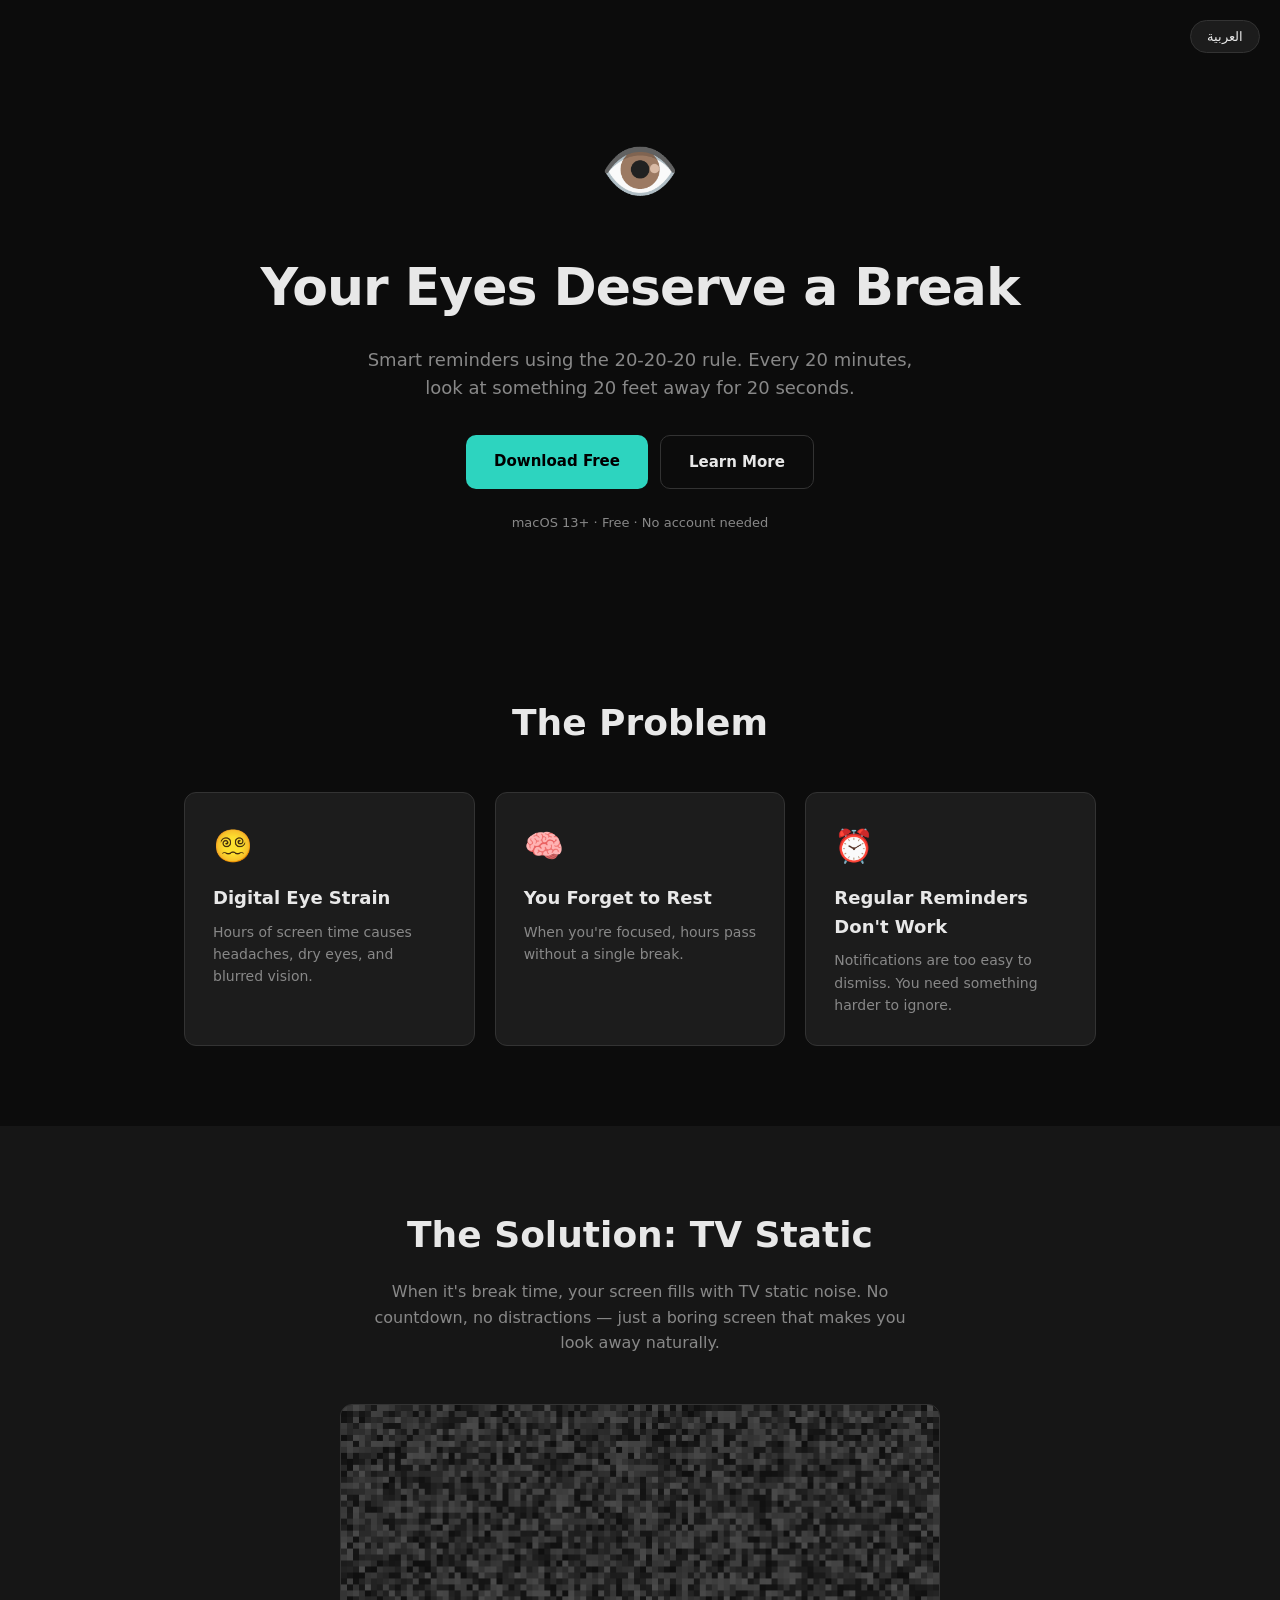
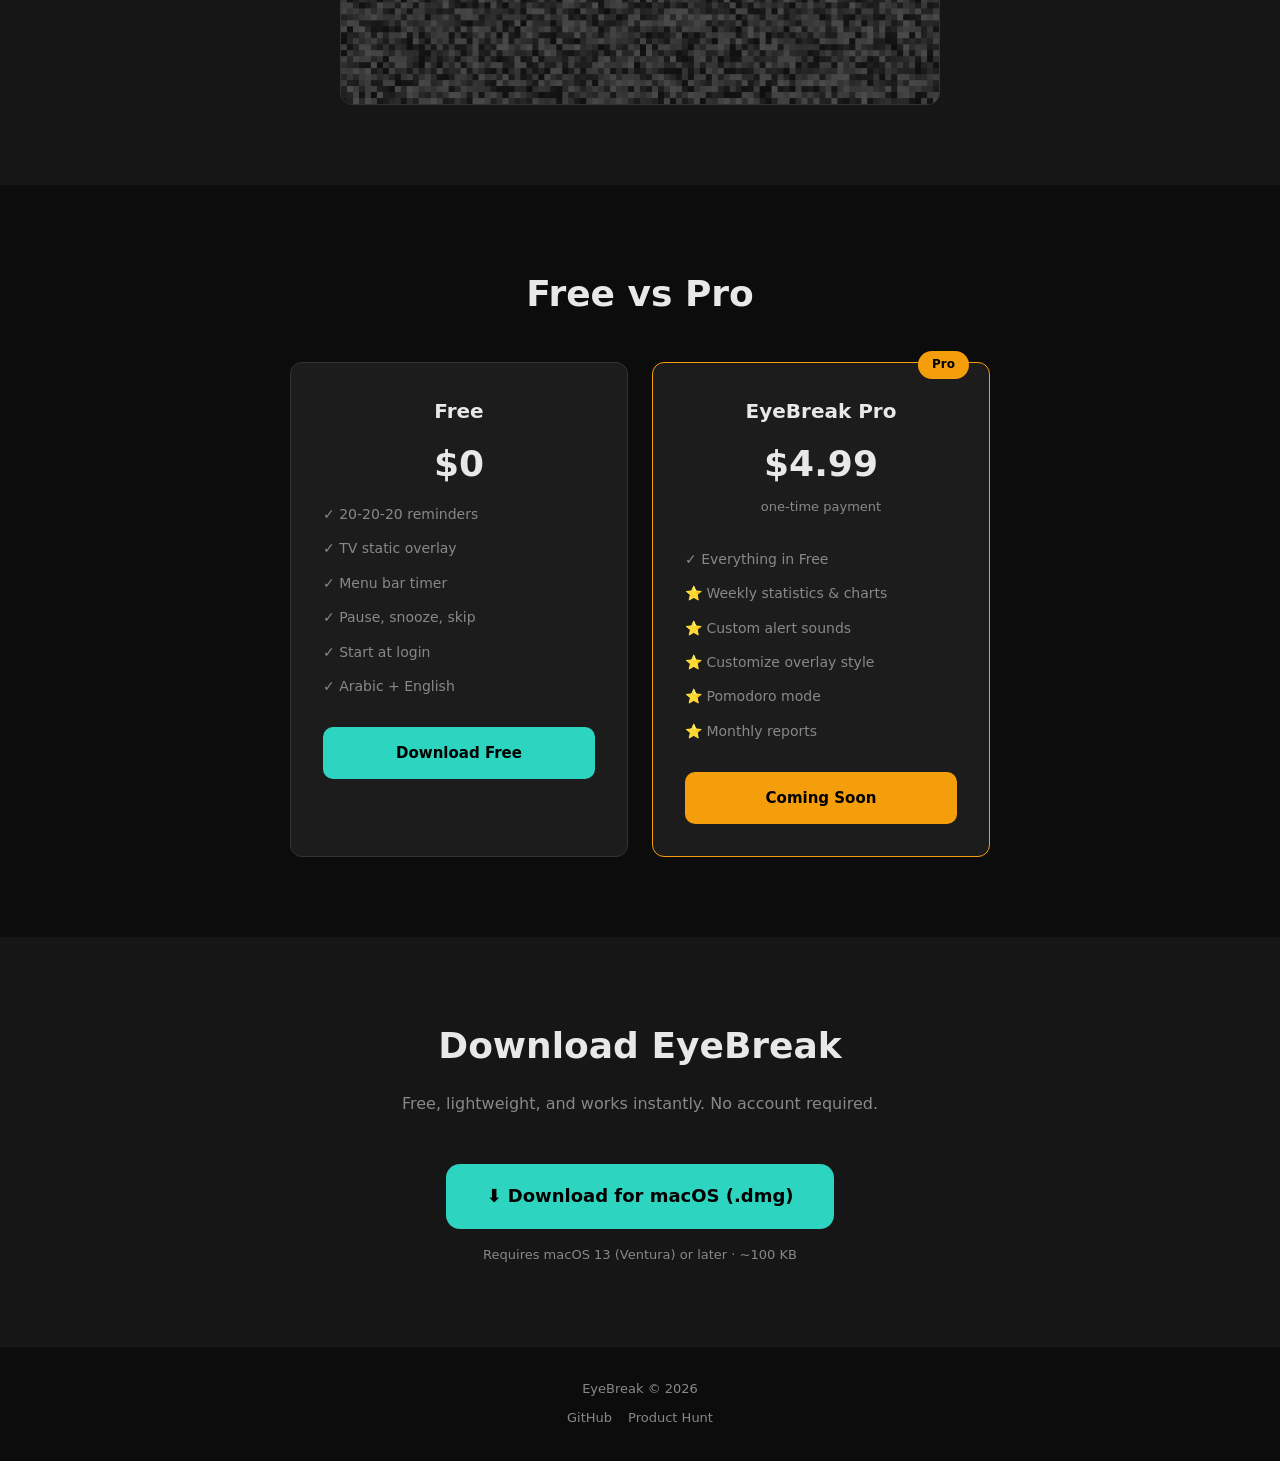
==== docs/index.html @ 9ab74b3e "Update README links to documentation; remove outdated website files including DESIGN-SPEC, index.htm" ====
<!DOCTYPE html>
<html lang="en" dir="ltr">
<head>
    <meta charset="UTF-8">
    <meta name="viewport" content="width=device-width, initial-scale=1.0">
    <title>EyeBreak — Smart Eye Break Reminders for Mac</title>
    <meta name="description" content="Protect your eyes with smart break reminders using the 20-20-20 rule. Free macOS menu bar app.">
    <meta property="og:title" content="EyeBreak — Your Eyes Deserve a Break">
    <meta property="og:description" content="Smart eye break reminders using the 20-20-20 rule. Free for macOS.">
    <meta property="og:type" content="website">
    <link rel="stylesheet" href="style.css">
</head>
<body>
    <!-- Language Toggle -->
    <button class="lang-toggle" onclick="toggleLang()" aria-label="Switch language">
        <span data-en>العربية</span>
        <span data-ar hidden>English</span>
    </button>

    <!-- Hero -->
    <section class="hero">
        <div class="container">
            <div class="hero-icon">👁️</div>
            <h1>
                <span data-en>Your Eyes Deserve a Break</span>
                <span data-ar hidden>عيونك تستاهل راحة</span>
            </h1>
            <p class="hero-sub">
                <span data-en>Smart reminders using the 20-20-20 rule. Every 20 minutes, look at something 20 feet away for 20 seconds.</span>
                <span data-ar hidden>تذكيرات ذكية بقاعدة 20-20-20. كل 20 دقيقة، انظر لشيء يبعد 6 أمتار لمدة 20 ثانية.</span>
            </p>
            <div class="hero-buttons">
                <a href="#download" class="btn btn-primary">
                    <span data-en>Download Free</span>
                    <span data-ar hidden>تحميل مجاني</span>
                </a>
                <a href="#features" class="btn btn-secondary">
                    <span data-en>Learn More</span>
                    <span data-ar hidden>اعرف أكثر</span>
                </a>
            </div>
            <p class="hero-meta">
                <span data-en>macOS 13+ &middot; Free &middot; No account needed</span>
                <span data-ar hidden>macOS 13+ &middot; مجاني &middot; بدون حساب</span>
            </p>
        </div>
    </section>

    <!-- Problem -->
    <section class="section" id="problem">
        <div class="container">
            <h2>
                <span data-en>The Problem</span>
                <span data-ar hidden>المشكلة</span>
            </h2>
            <div class="cards">
                <div class="card">
                    <div class="card-icon">😵‍💫</div>
                    <h3>
                        <span data-en>Digital Eye Strain</span>
                        <span data-ar hidden>إجهاد العيون الرقمي</span>
                    </h3>
                    <p>
                        <span data-en>Hours of screen time causes headaches, dry eyes, and blurred vision.</span>
                        <span data-ar hidden>ساعات أمام الشاشة تسبب صداع وجفاف وتشويش بالنظر.</span>
                    </p>
                </div>
                <div class="card">
                    <div class="card-icon">🧠</div>
                    <h3>
                        <span data-en>You Forget to Rest</span>
                        <span data-ar hidden>تنسى تأخذ استراحة</span>
                    </h3>
                    <p>
                        <span data-en>When you're focused, hours pass without a single break.</span>
                        <span data-ar hidden>لما تركّز، تمر ساعات بدون ما تاخذ استراحة وحدة.</span>
                    </p>
                </div>
                <div class="card">
                    <div class="card-icon">⏰</div>
                    <h3>
                        <span data-en>Regular Reminders Don't Work</span>
                        <span data-ar hidden>التذكيرات العادية ما تنفع</span>
                    </h3>
                    <p>
                        <span data-en>Notifications are too easy to dismiss. You need something harder to ignore.</span>
                        <span data-ar hidden>الإشعارات سهل تتجاهلها. تحتاج شي أصعب تتجاوزه.</span>
                    </p>
                </div>
            </div>
        </div>
    </section>

    <!-- Solution -->
    <section class="section section-dark" id="solution">
        <div class="container">
            <h2>
                <span data-en>The Solution: TV Static</span>
                <span data-ar hidden>الحل: شاشة تلفزيون خربان</span>
            </h2>
            <p class="section-sub">
                <span data-en>When it's break time, your screen fills with TV static noise. No countdown, no distractions — just a boring screen that makes you look away naturally.</span>
                <span data-ar hidden>لما يجي وقت الاستراحة، شاشتك تتحول لتشويش تلفزيون قديم. بدون عداد، بدون إلهاء — بس شاشة مملة تخليك تنظر بعيد تلقائياً.</span>
            </p>
            <div class="static-demo">
                <canvas id="staticCanvas" width="600" height="300"></canvas>
            </div>
        </div>
    </section>

    <!-- Features -->
    <section class="section" id="features">
        <div class="container">
            <h2>
                <span data-en>Free vs Pro</span>
                <span data-ar hidden>المجاني vs Pro</span>
            </h2>
            <div class="pricing">
                <div class="price-card">
                    <div class="price-header">
                        <h3>Free</h3>
                        <div class="price">$0</div>
                    </div>
                    <ul>
                        <li>✓ <span data-en>20-20-20 reminders</span><span data-ar hidden>تذكيرات 20-20-20</span></li>
                        <li>✓ <span data-en>TV static overlay</span><span data-ar hidden>شاشة التشويش</span></li>
                        <li>✓ <span data-en>Menu bar timer</span><span data-ar hidden>مؤقت في شريط القوائم</span></li>
                        <li>✓ <span data-en>Pause, snooze, skip</span><span data-ar hidden>إيقاف، تأجيل، تخطي</span></li>
                        <li>✓ <span data-en>Start at login</span><span data-ar hidden>تشغيل مع النظام</span></li>
                        <li>✓ <span data-en>Arabic + English</span><span data-ar hidden>عربي + إنجليزي</span></li>
                    </ul>
                    <a href="#download" class="btn btn-primary">
                        <span data-en>Download Free</span>
                        <span data-ar hidden>تحميل مجاني</span>
                    </a>
                </div>
                <div class="price-card price-pro">
                    <div class="price-badge">Pro</div>
                    <div class="price-header">
                        <h3>EyeBreak Pro</h3>
                        <div class="price">$4.99</div>
                        <div class="price-note">
                            <span data-en>one-time payment</span>
                            <span data-ar hidden>دفعة واحدة</span>
                        </div>
                    </div>
                    <ul>
                        <li>✓ <span data-en>Everything in Free</span><span data-ar hidden>كل ميزات المجاني</span></li>
                        <li>⭐ <span data-en>Weekly statistics & charts</span><span data-ar hidden>إحصائيات ورسوم بيانية أسبوعية</span></li>
                        <li>⭐ <span data-en>Custom alert sounds</span><span data-ar hidden>أصوات تنبيه مخصصة</span></li>
                        <li>⭐ <span data-en>Customize overlay style</span><span data-ar hidden>تخصيص شكل الشاشة</span></li>
                        <li>⭐ <span data-en>Pomodoro mode</span><span data-ar hidden>وضع بومودورو</span></li>
                        <li>⭐ <span data-en>Monthly reports</span><span data-ar hidden>تقارير شهرية</span></li>
                    </ul>
                    <a href="#download" class="btn btn-pro">
                        <span data-en>Coming Soon</span>
                        <span data-ar hidden>قريباً</span>
                    </a>
                </div>
            </div>
        </div>
    </section>

    <!-- Download -->
    <section class="section section-dark" id="download">
        <div class="container center">
            <h2>
                <span data-en>Download EyeBreak</span>
                <span data-ar hidden>حمّل EyeBreak</span>
            </h2>
            <p class="section-sub">
                <span data-en>Free, lightweight, and works instantly. No account required.</span>
                <span data-ar hidden>مجاني، خفيف، ويشتغل فوراً. بدون حساب.</span>
            </p>
            <a href="assets/EyeBreak-1.0.dmg" download class="btn btn-download">
                <span data-en>⬇ Download for macOS (.dmg)</span>
                <span data-ar hidden>⬇ تحميل لـ macOS (.dmg)</span>
            </a>
            <p class="download-meta">
                <span data-en>Requires macOS 13 (Ventura) or later &middot; ~100 KB</span>
                <span data-ar hidden>يتطلب macOS 13 (Ventura) أو أحدث &middot; ~100 كيلوبايت</span>
            </p>
        </div>
    </section>

    <!-- Footer -->
    <footer>
        <div class="container">
            <p>EyeBreak &copy; 2026</p>
            <div class="footer-links">
                <a href="https://github.com/MayadahAA/EyeBreak">GitHub</a>
                <a href="https://producthunt.com">Product Hunt</a>
            </div>
        </div>
    </footer>

    <script src="script.js"></script>
</body>
</html>
---- docs/style.css ----
:root {
    --bg: #0c0c0c;
    --bg-card: #1c1c1c;
    --bg-section: #161616;
    --text: #e8e8e8;
    --text-secondary: #888;
    --accent: #2dd4bf;
    --accent-hover: #14b8a6;
    --pro: #f59e0b;
    --radius: 12px;
    --font: -apple-system, BlinkMacSystemFont, 'SF Pro', 'Segoe UI', system-ui, sans-serif;
}

* { margin: 0; padding: 0; box-sizing: border-box; }

html { scroll-behavior: smooth; }

body {
    font-family: var(--font);
    background: var(--bg);
    color: var(--text);
    line-height: 1.6;
}

.container {
    max-width: 960px;
    margin: 0 auto;
    padding: 0 24px;
}

/* Language Toggle */
.lang-toggle {
    position: fixed;
    top: 20px;
    right: 20px;
    z-index: 100;
    background: var(--bg-card);
    border: 1px solid #333;
    color: var(--text);
    padding: 8px 16px;
    border-radius: 20px;
    cursor: pointer;
    font-size: 13px;
    transition: border-color 0.2s;
}
.lang-toggle:hover { border-color: var(--accent); }

/* Hero */
.hero {
    text-align: center;
    padding: 120px 24px 80px;
}
.hero-icon { font-size: 64px; margin-bottom: 24px; }
.hero h1 {
    font-size: clamp(32px, 5vw, 52px);
    font-weight: 700;
    letter-spacing: -1px;
    margin-bottom: 16px;
}
.hero-sub {
    font-size: 18px;
    color: var(--text-secondary);
    max-width: 560px;
    margin: 0 auto 32px;
}
.hero-buttons { display: flex; gap: 12px; justify-content: center; flex-wrap: wrap; }
.hero-meta {
    margin-top: 24px;
    font-size: 13px;
    color: var(--text-secondary);
}

/* Buttons */
.btn {
    display: inline-block;
    padding: 14px 28px;
    border-radius: 10px;
    text-decoration: none;
    font-weight: 600;
    font-size: 15px;
    transition: transform 0.15s, box-shadow 0.15s;
}
.btn:hover { transform: translateY(-1px); }

.btn-primary {
    background: var(--accent);
    color: #000;
}
.btn-primary:hover { background: var(--accent-hover); }

.btn-secondary {
    background: transparent;
    color: var(--text);
    border: 1px solid #333;
}
.btn-secondary:hover { border-color: var(--accent); }

.btn-download {
    background: var(--accent);
    color: #000;
    font-size: 18px;
    padding: 18px 40px;
    border-radius: 14px;
}

.btn-pro {
    background: var(--pro);
    color: #000;
}

/* Sections */
.section {
    padding: 80px 24px;
}
.section-dark {
    background: var(--bg-section);
}
.section h2 {
    font-size: clamp(24px, 4vw, 36px);
    text-align: center;
    margin-bottom: 16px;
    font-weight: 700;
}
.section-sub {
    text-align: center;
    color: var(--text-secondary);
    max-width: 560px;
    margin: 0 auto 48px;
    font-size: 16px;
}
.center { text-align: center; }

/* Cards */
.cards {
    display: grid;
    grid-template-columns: repeat(auto-fit, minmax(250px, 1fr));
    gap: 20px;
    margin-top: 40px;
}
.card {
    background: var(--bg-card);
    border: 1px solid #333;
    border-radius: var(--radius);
    padding: 28px;
}
.card-icon { font-size: 32px; margin-bottom: 12px; }
.card h3 { font-size: 18px; margin-bottom: 8px; }
.card p { color: var(--text-secondary); font-size: 14px; }

/* Static Demo */
.static-demo {
    margin: 40px auto 0;
    max-width: 600px;
    border-radius: var(--radius);
    overflow: hidden;
    border: 1px solid #333;
}
.static-demo canvas {
    width: 100%;
    height: auto;
    display: block;
}

/* Pricing */
.pricing {
    display: grid;
    grid-template-columns: repeat(auto-fit, minmax(280px, 1fr));
    gap: 24px;
    margin-top: 40px;
    max-width: 700px;
    margin-left: auto;
    margin-right: auto;
}
.price-card {
    background: var(--bg-card);
    border: 1px solid #333;
    border-radius: var(--radius);
    padding: 32px;
    position: relative;
    text-align: center;
}
.price-pro { border-color: var(--pro); }
.price-badge {
    position: absolute;
    top: -12px;
    right: 20px;
    background: var(--pro);
    color: #000;
    padding: 4px 14px;
    border-radius: 20px;
    font-size: 12px;
    font-weight: 700;
}
.price-header h3 { font-size: 20px; margin-bottom: 8px; }
.price {
    font-size: 36px;
    font-weight: 700;
    margin-bottom: 4px;
}
.price-note {
    font-size: 13px;
    color: var(--text-secondary);
    margin-bottom: 24px;
}
.price-card ul {
    list-style: none;
    text-align: left;
    margin-bottom: 24px;
}
.price-card li {
    padding: 6px 0;
    font-size: 14px;
    color: var(--text-secondary);
}
.price-card .btn { width: 100%; text-align: center; }

/* Download */
.download-meta {
    margin-top: 16px;
    font-size: 13px;
    color: var(--text-secondary);
}

/* Footer */
footer {
    padding: 32px 24px;
    border-top: 1px solid #1a1a1a;
    text-align: center;
    font-size: 13px;
    color: var(--text-secondary);
}
.footer-links {
    margin-top: 8px;
    display: flex;
    gap: 16px;
    justify-content: center;
}
.footer-links a {
    color: var(--text-secondary);
    text-decoration: none;
}
.footer-links a:hover { color: var(--accent); }

/* RTL */
[dir="rtl"] .price-card ul { text-align: right; }
[dir="rtl"] .lang-toggle { right: auto; left: 20px; }

/* Responsive */
@media (max-width: 600px) {
    .hero { padding: 80px 16px 60px; }
    .section { padding: 60px 16px; }
    .hero-buttons { flex-direction: column; align-items: center; }
    .btn-download { font-size: 16px; padding: 16px 32px; }
}
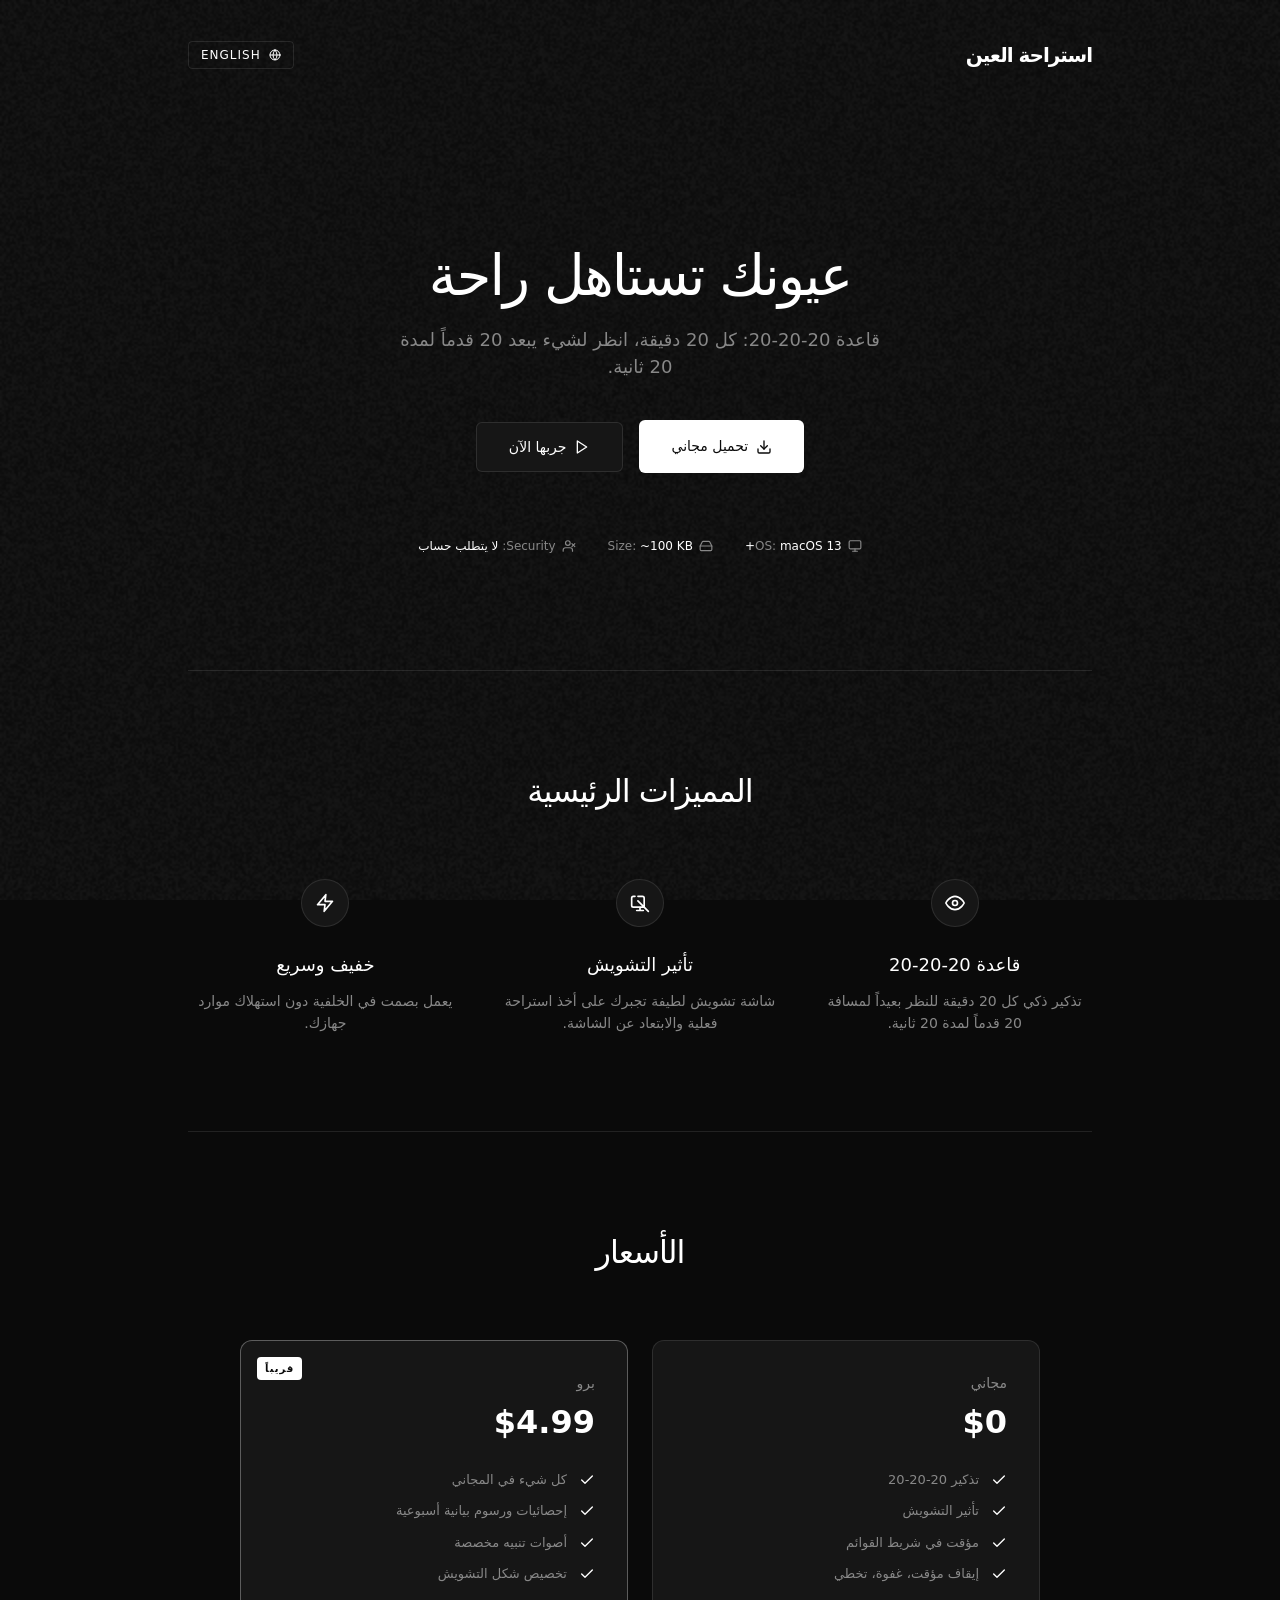
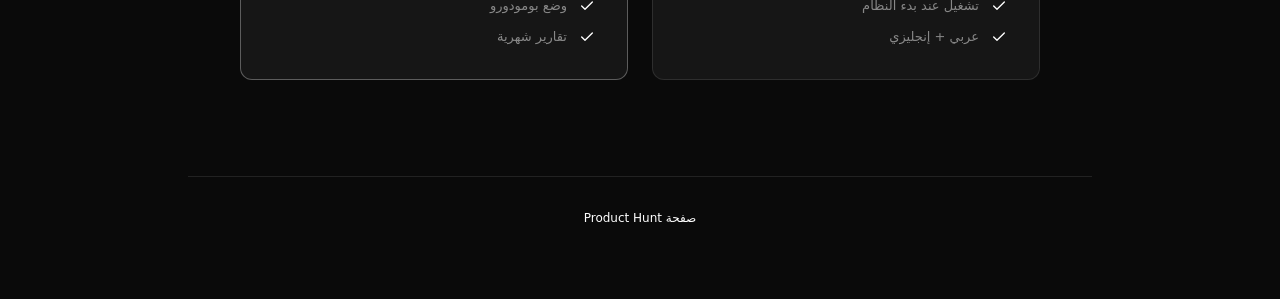
==== commit a0cb1788: "Revamp website for Arabic localization; update HTML structure, enhance JavaScript for language toggl" ====
--- a/docs/index.html
+++ b/docs/index.html
@@ -1,199 +1,106 @@
 <!DOCTYPE html>
-<html lang="en" dir="ltr">
+<html lang="ar" dir="rtl">
 <head>
-    <meta charset="UTF-8">
-    <meta name="viewport" content="width=device-width, initial-scale=1.0">
-    <title>EyeBreak — Smart Eye Break Reminders for Mac</title>
-    <meta name="description" content="Protect your eyes with smart break reminders using the 20-20-20 rule. Free macOS menu bar app.">
-    <meta property="og:title" content="EyeBreak — Your Eyes Deserve a Break">
-    <meta property="og:description" content="Smart eye break reminders using the 20-20-20 rule. Free for macOS.">
-    <meta property="og:type" content="website">
-    <link rel="stylesheet" href="style.css">
+  <meta charset="UTF-8">
+  <meta name="viewport" content="width=device-width, initial-scale=1.0">
+  <title>EyeBreak — Your Eyes Deserve a Break</title>
+  <meta name="description" content="Smart 20-20-20 reminders for macOS. Protect your eyes.">
+  <meta property="og:title" content="EyeBreak — Your Eyes Deserve a Break">
+  <meta property="og:description" content="Smart 20-20-20 reminders for macOS.">
+  <link rel="stylesheet" href="style.css">
 </head>
 <body>
-    <!-- Language Toggle -->
-    <button class="lang-toggle" onclick="toggleLang()" aria-label="Switch language">
-        <span data-en>العربية</span>
-        <span data-ar hidden>English</span>
-    </button>
+  <canvas id="tv-static"></canvas>
 
-    <!-- Hero -->
+  <div class="wrapper">
+    <header class="header">
+      <div class="logo" data-i18n="appName">استراحة العين</div>
+      <button id="lang-toggle" class="lang-btn" aria-label="Switch language">
+        <svg class="icon" viewBox="0 0 24 24" fill="none" stroke="currentColor" stroke-width="2" stroke-linecap="round" stroke-linejoin="round"><circle cx="12" cy="12" r="10"/><path d="M2 12h20M12 2a15.3 15.3 0 0 1 4 10 15.3 15.3 0 0 1-4 10 15.3 15.3 0 0 1-4-10 15.3 15.3 0 0 1 4-10z"/></svg>
+        <span id="lang-label">English</span>
+      </button>
+    </header>
+
     <section class="hero">
-        <div class="container">
-            <div class="hero-icon">👁️</div>
-            <h1>
-                <span data-en>Your Eyes Deserve a Break</span>
-                <span data-ar hidden>عيونك تستاهل راحة</span>
-            </h1>
-            <p class="hero-sub">
-                <span data-en>Smart reminders using the 20-20-20 rule. Every 20 minutes, look at something 20 feet away for 20 seconds.</span>
-                <span data-ar hidden>تذكيرات ذكية بقاعدة 20-20-20. كل 20 دقيقة، انظر لشيء يبعد 6 أمتار لمدة 20 ثانية.</span>
-            </p>
-            <div class="hero-buttons">
-                <a href="#download" class="btn btn-primary">
-                    <span data-en>Download Free</span>
-                    <span data-ar hidden>تحميل مجاني</span>
-                </a>
-                <a href="#features" class="btn btn-secondary">
-                    <span data-en>Learn More</span>
-                    <span data-ar hidden>اعرف أكثر</span>
-                </a>
-            </div>
-            <p class="hero-meta">
-                <span data-en>macOS 13+ &middot; Free &middot; No account needed</span>
-                <span data-ar hidden>macOS 13+ &middot; مجاني &middot; بدون حساب</span>
-            </p>
+      <h1 data-i18n="headline">عيونك تستاهل راحة</h1>
+      <p class="subhead" data-i18n="subhead">قاعدة 20-20-20: كل 20 دقيقة، انظر لشيء يبعد 20 قدماً لمدة 20 ثانية.</p>
+
+      <div class="cta-row">
+        <a href="assets/EyeBreak-1.0.dmg" download class="btn btn-primary">
+          <svg class="icon" viewBox="0 0 24 24" fill="none" stroke="currentColor" stroke-width="2" stroke-linecap="round" stroke-linejoin="round"><path d="M21 15v4a2 2 0 0 1-2 2H5a2 2 0 0 1-2-2v-4"/><polyline points="7 10 12 15 17 10"/><line x1="12" y1="15" x2="12" y2="3"/></svg>
+          <span data-i18n="download">تحميل مجاني</span>
+        </a>
+        <button id="try-now-btn" class="btn btn-secondary">
+          <svg class="icon" viewBox="0 0 24 24" fill="none" stroke="currentColor" stroke-width="2" stroke-linecap="round" stroke-linejoin="round"><polygon points="5 3 19 12 5 21 5 3"/></svg>
+          <span data-i18n="tryIt">جربها الآن</span>
+        </button>
+      </div>
+
+      <div class="platform-info">
+        <div class="info-item">
+          <svg class="icon" viewBox="0 0 24 24" fill="none" stroke="currentColor" stroke-width="2" stroke-linecap="round" stroke-linejoin="round"><rect x="2" y="3" width="20" height="14" rx="2"/><line x1="8" y1="21" x2="16" y2="21"/><line x1="12" y1="17" x2="12" y2="21"/></svg>
+          <span>OS: <b data-i18n="platformMac">macOS 13+</b></span>
         </div>
+        <div class="info-item">
+          <svg class="icon" viewBox="0 0 24 24" fill="none" stroke="currentColor" stroke-width="2" stroke-linecap="round" stroke-linejoin="round"><line x1="22" y1="12" x2="2" y2="12"/><path d="M5.45 5.11 2 12v6a2 2 0 0 0 2 2h16a2 2 0 0 0 2-2v-6l-3.45-6.89A2 2 0 0 0 16.76 4H7.24a2 2 0 0 0-1.79 1.11z"/></svg>
+          <span>Size: <b data-i18n="platformSize">~100 KB</b></span>
+        </div>
+        <div class="info-item">
+          <svg class="icon" viewBox="0 0 24 24" fill="none" stroke="currentColor" stroke-width="2" stroke-linecap="round" stroke-linejoin="round"><path d="M18 21v-2a4 4 0 0 0-4-4H6a4 4 0 0 0-4 4v2"/><circle cx="10" cy="7" r="4"/><line x1="17" y1="8" x2="22" y2="13"/><line x1="22" y1="8" x2="17" y2="13"/></svg>
+          <span>Security: <b data-i18n="platformAccount">لا يتطلب حساب</b></span>
+        </div>
+      </div>
     </section>
 
-    <!-- Problem -->
-    <section class="section" id="problem">
-        <div class="container">
-            <h2>
-                <span data-en>The Problem</span>
-                <span data-ar hidden>المشكلة</span>
-            </h2>
-            <div class="cards">
-                <div class="card">
-                    <div class="card-icon">😵‍💫</div>
-                    <h3>
-                        <span data-en>Digital Eye Strain</span>
-                        <span data-ar hidden>إجهاد العيون الرقمي</span>
-                    </h3>
-                    <p>
-                        <span data-en>Hours of screen time causes headaches, dry eyes, and blurred vision.</span>
-                        <span data-ar hidden>ساعات أمام الشاشة تسبب صداع وجفاف وتشويش بالنظر.</span>
-                    </p>
-                </div>
-                <div class="card">
-                    <div class="card-icon">🧠</div>
-                    <h3>
-                        <span data-en>You Forget to Rest</span>
-                        <span data-ar hidden>تنسى تأخذ استراحة</span>
-                    </h3>
-                    <p>
-                        <span data-en>When you're focused, hours pass without a single break.</span>
-                        <span data-ar hidden>لما تركّز، تمر ساعات بدون ما تاخذ استراحة وحدة.</span>
-                    </p>
-                </div>
-                <div class="card">
-                    <div class="card-icon">⏰</div>
-                    <h3>
-                        <span data-en>Regular Reminders Don't Work</span>
-                        <span data-ar hidden>التذكيرات العادية ما تنفع</span>
-                    </h3>
-                    <p>
-                        <span data-en>Notifications are too easy to dismiss. You need something harder to ignore.</span>
-                        <span data-ar hidden>الإشعارات سهل تتجاهلها. تحتاج شي أصعب تتجاوزه.</span>
-                    </p>
-                </div>
-            </div>
+    <section class="features">
+      <h2 data-i18n="featuresTitle">المميزات الرئيسية</h2>
+      <div class="features-grid">
+        <div class="feature-card">
+          <div class="feature-icon">
+            <svg viewBox="0 0 24 24" fill="none" stroke="currentColor" stroke-width="2" stroke-linecap="round" stroke-linejoin="round"><path d="M1 12s4-8 11-8 11 8 11 8-4 8-11 8-11-8-11-8z"/><circle cx="12" cy="12" r="3"/></svg>
+          </div>
+          <h3 data-i18n="feature1Title">قاعدة 20-20-20</h3>
+          <p data-i18n="feature1Desc">تذكير ذكي كل 20 دقيقة للنظر بعيداً لمسافة 20 قدماً لمدة 20 ثانية.</p>
         </div>
+        <div class="feature-card">
+          <div class="feature-icon">
+            <svg viewBox="0 0 24 24" fill="none" stroke="currentColor" stroke-width="2" stroke-linecap="round" stroke-linejoin="round"><path d="M17 17H4a2 2 0 0 1-2-2V6a2 2 0 0 1 2-2h2M9.5 9.5 22 22M17 17V6a2 2 0 0 0-2-2H9.5M8 21h8M12 17v4"/></svg>
+          </div>
+          <h3 data-i18n="feature2Title">تأثير التشويش</h3>
+          <p data-i18n="feature2Desc">شاشة تشويش لطيفة تجبرك على أخذ استراحة فعلية والابتعاد عن الشاشة.</p>
+        </div>
+        <div class="feature-card">
+          <div class="feature-icon">
+            <svg viewBox="0 0 24 24" fill="none" stroke="currentColor" stroke-width="2" stroke-linecap="round" stroke-linejoin="round"><polygon points="13 2 3 14 12 14 11 22 21 10 12 10 13 2"/></svg>
+          </div>
+          <h3 data-i18n="feature3Title">خفيف وسريع</h3>
+          <p data-i18n="feature3Desc">يعمل بصمت في الخلفية دون استهلاك موارد جهازك.</p>
+        </div>
+      </div>
     </section>
 
-    <!-- Solution -->
-    <section class="section section-dark" id="solution">
-        <div class="container">
-            <h2>
-                <span data-en>The Solution: TV Static</span>
-                <span data-ar hidden>الحل: شاشة تلفزيون خربان</span>
-            </h2>
-            <p class="section-sub">
-                <span data-en>When it's break time, your screen fills with TV static noise. No countdown, no distractions — just a boring screen that makes you look away naturally.</span>
-                <span data-ar hidden>لما يجي وقت الاستراحة، شاشتك تتحول لتشويش تلفزيون قديم. بدون عداد، بدون إلهاء — بس شاشة مملة تخليك تنظر بعيد تلقائياً.</span>
-            </p>
-            <div class="static-demo">
-                <canvas id="staticCanvas" width="600" height="300"></canvas>
-            </div>
+    <section class="pricing">
+      <h2 data-i18n="pricing">الأسعار</h2>
+      <div class="pricing-grid">
+        <div class="price-card">
+          <h3 class="tier-label" data-i18n="free">مجاني</h3>
+          <div class="price" data-i18n="priceFree">$0</div>
+          <ul class="feature-list" id="features-free"></ul>
         </div>
+        <div class="price-card price-card-pro">
+          <div class="pro-badge" data-i18n="comingSoon">قريباً</div>
+          <h3 class="tier-label" data-i18n="pro">برو</h3>
+          <div class="price" data-i18n="pricePro">$4.99</div>
+          <ul class="feature-list" id="features-pro"></ul>
+        </div>
+      </div>
     </section>
 
-    <!-- Features -->
-    <section class="section" id="features">
-        <div class="container">
-            <h2>
-                <span data-en>Free vs Pro</span>
-                <span data-ar hidden>المجاني vs Pro</span>
-            </h2>
-            <div class="pricing">
-                <div class="price-card">
-                    <div class="price-header">
-                        <h3>Free</h3>
-                        <div class="price">$0</div>
-                    </div>
-                    <ul>
-                        <li>✓ <span data-en>20-20-20 reminders</span><span data-ar hidden>تذكيرات 20-20-20</span></li>
-                        <li>✓ <span data-en>TV static overlay</span><span data-ar hidden>شاشة التشويش</span></li>
-                        <li>✓ <span data-en>Menu bar timer</span><span data-ar hidden>مؤقت في شريط القوائم</span></li>
-                        <li>✓ <span data-en>Pause, snooze, skip</span><span data-ar hidden>إيقاف، تأجيل، تخطي</span></li>
-                        <li>✓ <span data-en>Start at login</span><span data-ar hidden>تشغيل مع النظام</span></li>
-                        <li>✓ <span data-en>Arabic + English</span><span data-ar hidden>عربي + إنجليزي</span></li>
-                    </ul>
-                    <a href="#download" class="btn btn-primary">
-                        <span data-en>Download Free</span>
-                        <span data-ar hidden>تحميل مجاني</span>
-                    </a>
-                </div>
-                <div class="price-card price-pro">
-                    <div class="price-badge">Pro</div>
-                    <div class="price-header">
-                        <h3>EyeBreak Pro</h3>
-                        <div class="price">$4.99</div>
-                        <div class="price-note">
-                            <span data-en>one-time payment</span>
-                            <span data-ar hidden>دفعة واحدة</span>
-                        </div>
-                    </div>
-                    <ul>
-                        <li>✓ <span data-en>Everything in Free</span><span data-ar hidden>كل ميزات المجاني</span></li>
-                        <li>⭐ <span data-en>Weekly statistics & charts</span><span data-ar hidden>إحصائيات ورسوم بيانية أسبوعية</span></li>
-                        <li>⭐ <span data-en>Custom alert sounds</span><span data-ar hidden>أصوات تنبيه مخصصة</span></li>
-                        <li>⭐ <span data-en>Customize overlay style</span><span data-ar hidden>تخصيص شكل الشاشة</span></li>
-                        <li>⭐ <span data-en>Pomodoro mode</span><span data-ar hidden>وضع بومودورو</span></li>
-                        <li>⭐ <span data-en>Monthly reports</span><span data-ar hidden>تقارير شهرية</span></li>
-                    </ul>
-                    <a href="#download" class="btn btn-pro">
-                        <span data-en>Coming Soon</span>
-                        <span data-ar hidden>قريباً</span>
-                    </a>
-                </div>
-            </div>
-        </div>
-    </section>
+    <footer class="footer">
+      <a href="https://producthunt.com" data-i18n="phLink">صفحة Product Hunt</a>
+    </footer>
+  </div>
 
-    <!-- Download -->
-    <section class="section section-dark" id="download">
-        <div class="container center">
-            <h2>
-                <span data-en>Download EyeBreak</span>
-                <span data-ar hidden>حمّل EyeBreak</span>
-            </h2>
-            <p class="section-sub">
-                <span data-en>Free, lightweight, and works instantly. No account required.</span>
-                <span data-ar hidden>مجاني، خفيف، ويشتغل فوراً. بدون حساب.</span>
-            </p>
-            <a href="assets/EyeBreak-1.0.dmg" download class="btn btn-download">
-                <span data-en>⬇ Download for macOS (.dmg)</span>
-                <span data-ar hidden>⬇ تحميل لـ macOS (.dmg)</span>
-            </a>
-            <p class="download-meta">
-                <span data-en>Requires macOS 13 (Ventura) or later &middot; ~100 KB</span>
-                <span data-ar hidden>يتطلب macOS 13 (Ventura) أو أحدث &middot; ~100 كيلوبايت</span>
-            </p>
-        </div>
-    </section>
-
-    <!-- Footer -->
-    <footer>
-        <div class="container">
-            <p>EyeBreak &copy; 2026</p>
-            <div class="footer-links">
-                <a href="https://github.com/MayadahAA/EyeBreak">GitHub</a>
-                <a href="https://producthunt.com">Product Hunt</a>
-            </div>
-        </div>
-    </footer>
-
-    <script src="script.js"></script>
+  <script src="script.js"></script>
 </body>
 </html>
--- a/docs/style.css
+++ b/docs/style.css
@@ -1,254 +1,332 @@
+* { margin: 0; padding: 0; box-sizing: border-box; }
+
 :root {
-    --bg: #0c0c0c;
-    --bg-card: #1c1c1c;
-    --bg-section: #161616;
-    --text: #e8e8e8;
-    --text-secondary: #888;
-    --accent: #2dd4bf;
-    --accent-hover: #14b8a6;
-    --pro: #f59e0b;
-    --radius: 12px;
-    --font: -apple-system, BlinkMacSystemFont, 'SF Pro', 'Segoe UI', system-ui, sans-serif;
-}
-
-* { margin: 0; padding: 0; box-sizing: border-box; }
+  --bg: #0a0a0a;
+  --card: #161616;
+  --border: rgba(255, 255, 255, 0.1);
+  --border-strong: rgba(255, 255, 255, 0.3);
+  --text: #ffffff;
+  --muted: #888888;
+  --font: -apple-system, BlinkMacSystemFont, 'SF Pro Display', 'Segoe UI', system-ui, sans-serif;
+}
 
 html { scroll-behavior: smooth; }
 
 body {
-    font-family: var(--font);
-    background: var(--bg);
-    color: var(--text);
-    line-height: 1.6;
-}
-
-.container {
-    max-width: 960px;
-    margin: 0 auto;
-    padding: 0 24px;
-}
-
-/* Language Toggle */
-.lang-toggle {
-    position: fixed;
-    top: 20px;
-    right: 20px;
-    z-index: 100;
-    background: var(--bg-card);
-    border: 1px solid #333;
-    color: var(--text);
-    padding: 8px 16px;
-    border-radius: 20px;
-    cursor: pointer;
-    font-size: 13px;
-    transition: border-color 0.2s;
-}
-.lang-toggle:hover { border-color: var(--accent); }
+  font-family: var(--font);
+  background: var(--bg);
+  color: var(--text);
+  line-height: 1.5;
+  min-height: 100vh;
+  overflow-x: hidden;
+  position: relative;
+}
+
+body::selection { background: rgba(255, 255, 255, 0.2); }
+
+/* TV Static Canvas */
+#tv-static {
+  position: fixed;
+  inset: 0;
+  width: 100%;
+  height: 100%;
+  pointer-events: none;
+  z-index: 0;
+  opacity: 0.05;
+  mix-blend-mode: screen;
+  transition: opacity 0.7s ease-in-out;
+}
+
+#tv-static.full {
+  z-index: 50;
+  opacity: 1;
+  mix-blend-mode: normal;
+}
+
+/* Wrapper */
+.wrapper {
+  position: relative;
+  z-index: 10;
+  display: flex;
+  flex-direction: column;
+  min-height: 100vh;
+  padding: 40px 60px;
+  max-width: 1024px;
+  margin: 0 auto;
+}
+
+/* Icons */
+.icon { width: 16px; height: 16px; flex-shrink: 0; }
+
+/* Header */
+.header {
+  display: flex;
+  justify-content: space-between;
+  align-items: center;
+  margin-bottom: 60px;
+}
+
+.logo {
+  font-size: 20px;
+  font-weight: 700;
+  letter-spacing: -1px;
+  text-transform: uppercase;
+}
+
+.lang-btn {
+  background: transparent;
+  border: 1px solid var(--border);
+  color: var(--text);
+  padding: 6px 12px;
+  border-radius: 4px;
+  font-size: 12px;
+  text-transform: uppercase;
+  letter-spacing: 1px;
+  cursor: pointer;
+  display: flex;
+  align-items: center;
+  gap: 8px;
+  font-family: inherit;
+  transition: background 0.2s;
+}
+.lang-btn:hover { background: rgba(255, 255, 255, 0.05); }
+.lang-btn .icon { width: 12px; height: 12px; }
 
 /* Hero */
 .hero {
-    text-align: center;
-    padding: 120px 24px 80px;
-}
-.hero-icon { font-size: 64px; margin-bottom: 24px; }
+  display: flex;
+  flex-direction: column;
+  align-items: center;
+  text-align: center;
+  padding: 80px 0;
+  min-height: 60vh;
+  justify-content: center;
+}
+
 .hero h1 {
-    font-size: clamp(32px, 5vw, 52px);
-    font-weight: 700;
-    letter-spacing: -1px;
-    margin-bottom: 16px;
-}
-.hero-sub {
-    font-size: 18px;
-    color: var(--text-secondary);
-    max-width: 560px;
-    margin: 0 auto 32px;
-}
-.hero-buttons { display: flex; gap: 12px; justify-content: center; flex-wrap: wrap; }
-.hero-meta {
-    margin-top: 24px;
-    font-size: 13px;
-    color: var(--text-secondary);
-}
-
-/* Buttons */
+  font-size: 56px;
+  line-height: 1.1;
+  font-weight: 500;
+  letter-spacing: -2px;
+  margin-bottom: 20px;
+  max-width: 800px;
+}
+
+.subhead {
+  color: var(--muted);
+  font-size: 18px;
+  line-height: 1.5;
+  margin-bottom: 40px;
+  max-width: 500px;
+}
+
+/* CTA Buttons */
+.cta-row {
+  display: flex;
+  flex-wrap: wrap;
+  gap: 16px;
+  justify-content: center;
+  align-items: center;
+}
+
 .btn {
-    display: inline-block;
-    padding: 14px 28px;
-    border-radius: 10px;
-    text-decoration: none;
-    font-weight: 600;
-    font-size: 15px;
-    transition: transform 0.15s, box-shadow 0.15s;
-}
-.btn:hover { transform: translateY(-1px); }
+  display: inline-flex;
+  align-items: center;
+  gap: 8px;
+  padding: 16px 32px;
+  border-radius: 6px;
+  font-size: 14px;
+  font-weight: 500;
+  font-family: inherit;
+  text-decoration: none;
+  cursor: pointer;
+  border: none;
+  transition: opacity 0.2s, background 0.2s;
+}
 
 .btn-primary {
-    background: var(--accent);
-    color: #000;
-}
-.btn-primary:hover { background: var(--accent-hover); }
+  background: var(--text);
+  color: var(--bg);
+}
+.btn-primary:hover { opacity: 0.9; }
 
 .btn-secondary {
-    background: transparent;
-    color: var(--text);
-    border: 1px solid #333;
-}
-.btn-secondary:hover { border-color: var(--accent); }
-
-.btn-download {
-    background: var(--accent);
-    color: #000;
-    font-size: 18px;
-    padding: 18px 40px;
-    border-radius: 14px;
-}
-
-.btn-pro {
-    background: var(--pro);
-    color: #000;
-}
-
-/* Sections */
-.section {
-    padding: 80px 24px;
-}
-.section-dark {
-    background: var(--bg-section);
-}
-.section h2 {
-    font-size: clamp(24px, 4vw, 36px);
-    text-align: center;
-    margin-bottom: 16px;
-    font-weight: 700;
-}
-.section-sub {
-    text-align: center;
-    color: var(--text-secondary);
-    max-width: 560px;
-    margin: 0 auto 48px;
-    font-size: 16px;
-}
-.center { text-align: center; }
-
-/* Cards */
-.cards {
-    display: grid;
-    grid-template-columns: repeat(auto-fit, minmax(250px, 1fr));
-    gap: 20px;
-    margin-top: 40px;
-}
-.card {
-    background: var(--bg-card);
-    border: 1px solid #333;
-    border-radius: var(--radius);
-    padding: 28px;
-}
-.card-icon { font-size: 32px; margin-bottom: 12px; }
-.card h3 { font-size: 18px; margin-bottom: 8px; }
-.card p { color: var(--text-secondary); font-size: 14px; }
-
-/* Static Demo */
-.static-demo {
-    margin: 40px auto 0;
-    max-width: 600px;
-    border-radius: var(--radius);
-    overflow: hidden;
-    border: 1px solid #333;
-}
-.static-demo canvas {
-    width: 100%;
-    height: auto;
-    display: block;
+  background: var(--card);
+  color: var(--text);
+  border: 1px solid var(--border);
+}
+.btn-secondary:hover { background: rgba(255, 255, 255, 0.05); }
+
+/* Platform Info */
+.platform-info {
+  margin-top: 64px;
+  display: flex;
+  flex-wrap: wrap;
+  justify-content: center;
+  gap: 32px;
+  font-size: 12px;
+  color: var(--muted);
+}
+.info-item {
+  display: flex;
+  align-items: center;
+  gap: 6px;
+}
+.info-item .icon { width: 14px; height: 14px; }
+.info-item b { color: var(--text); font-weight: 500; }
+
+/* Features Section */
+.features, .pricing {
+  padding: 96px 0;
+  border-top: 1px solid var(--border);
+}
+
+.features h2, .pricing h2 {
+  font-size: 32px;
+  font-weight: 500;
+  letter-spacing: -1px;
+  margin-bottom: 64px;
+  text-align: center;
+}
+
+.features-grid {
+  display: grid;
+  grid-template-columns: repeat(3, 1fr);
+  gap: 40px;
+}
+
+.feature-card {
+  display: flex;
+  flex-direction: column;
+  align-items: center;
+  text-align: center;
+}
+
+.feature-icon {
+  width: 48px;
+  height: 48px;
+  background: var(--card);
+  border: 1px solid var(--border);
+  border-radius: 50%;
+  display: flex;
+  align-items: center;
+  justify-content: center;
+  margin-bottom: 24px;
+}
+.feature-icon svg { width: 20px; height: 20px; }
+
+.feature-card h3 {
+  font-size: 18px;
+  font-weight: 500;
+  margin-bottom: 12px;
+}
+
+.feature-card p {
+  font-size: 14px;
+  color: var(--muted);
+  line-height: 1.6;
 }
 
 /* Pricing */
-.pricing {
-    display: grid;
-    grid-template-columns: repeat(auto-fit, minmax(280px, 1fr));
-    gap: 24px;
-    margin-top: 40px;
-    max-width: 700px;
-    margin-left: auto;
-    margin-right: auto;
-}
+.pricing-grid {
+  display: grid;
+  grid-template-columns: repeat(2, 1fr);
+  gap: 24px;
+  max-width: 800px;
+  margin: 0 auto;
+}
+
 .price-card {
-    background: var(--bg-card);
-    border: 1px solid #333;
-    border-radius: var(--radius);
-    padding: 32px;
-    position: relative;
-    text-align: center;
-}
-.price-pro { border-color: var(--pro); }
-.price-badge {
-    position: absolute;
-    top: -12px;
-    right: 20px;
-    background: var(--pro);
-    color: #000;
-    padding: 4px 14px;
-    border-radius: 20px;
-    font-size: 12px;
-    font-weight: 700;
-}
-.price-header h3 { font-size: 20px; margin-bottom: 8px; }
+  background: var(--card);
+  border: 1px solid var(--border);
+  padding: 32px;
+  border-radius: 12px;
+  display: flex;
+  flex-direction: column;
+  position: relative;
+}
+
+.price-card-pro {
+  border-color: var(--border-strong);
+}
+
+.pro-badge {
+  position: absolute;
+  top: 16px;
+  inset-inline-end: 16px;
+  background: var(--text);
+  color: var(--bg);
+  padding: 4px 8px;
+  border-radius: 4px;
+  font-size: 10px;
+  font-weight: 700;
+  text-transform: uppercase;
+  letter-spacing: 1px;
+}
+
+.tier-label {
+  font-size: 14px;
+  color: var(--muted);
+  margin-bottom: 4px;
+  font-weight: 500;
+}
+
 .price {
-    font-size: 36px;
-    font-weight: 700;
-    margin-bottom: 4px;
-}
-.price-note {
-    font-size: 13px;
-    color: var(--text-secondary);
-    margin-bottom: 24px;
-}
-.price-card ul {
-    list-style: none;
-    text-align: left;
-    margin-bottom: 24px;
-}
-.price-card li {
-    padding: 6px 0;
-    font-size: 14px;
-    color: var(--text-secondary);
-}
-.price-card .btn { width: 100%; text-align: center; }
-
-/* Download */
-.download-meta {
-    margin-top: 16px;
-    font-size: 13px;
-    color: var(--text-secondary);
+  font-size: 32px;
+  font-weight: 600;
+  margin-bottom: 24px;
+}
+
+.feature-list {
+  display: flex;
+  flex-direction: column;
+  gap: 12px;
+  font-size: 13px;
+  color: var(--muted);
+  list-style: none;
+  flex-grow: 1;
+}
+.feature-list li {
+  display: flex;
+  align-items: center;
+  gap: 12px;
+}
+.feature-list svg {
+  width: 16px;
+  height: 16px;
+  color: var(--text);
+  flex-shrink: 0;
 }
 
 /* Footer */
-footer {
-    padding: 32px 24px;
-    border-top: 1px solid #1a1a1a;
-    text-align: center;
-    font-size: 13px;
-    color: var(--text-secondary);
-}
-.footer-links {
-    margin-top: 8px;
-    display: flex;
-    gap: 16px;
-    justify-content: center;
-}
-.footer-links a {
-    color: var(--text-secondary);
-    text-decoration: none;
-}
-.footer-links a:hover { color: var(--accent); }
-
-/* RTL */
-[dir="rtl"] .price-card ul { text-align: right; }
-[dir="rtl"] .lang-toggle { right: auto; left: 20px; }
+.footer {
+  display: flex;
+  justify-content: center;
+  align-items: center;
+  margin-top: auto;
+  border-top: 1px solid var(--border);
+  padding: 32px 0;
+  font-size: 12px;
+  color: var(--muted);
+}
+.footer a {
+  color: var(--text);
+  text-decoration: none;
+  transition: opacity 0.2s;
+}
+.footer a:hover { opacity: 0.8; }
 
 /* Responsive */
-@media (max-width: 600px) {
-    .hero { padding: 80px 16px 60px; }
-    .section { padding: 60px 16px; }
-    .hero-buttons { flex-direction: column; align-items: center; }
-    .btn-download { font-size: 16px; padding: 16px 32px; }
-}
+@media (max-width: 768px) {
+  .wrapper { padding: 24px; }
+  .header { margin-bottom: 40px; }
+  .hero { padding: 40px 0; min-height: 50vh; }
+  .hero h1 { font-size: 36px; letter-spacing: -1px; }
+  .subhead { font-size: 16px; }
+  .btn { padding: 14px 24px; }
+  .platform-info { margin-top: 40px; gap: 20px; }
+  .features, .pricing { padding: 60px 0; }
+  .features h2, .pricing h2 { font-size: 24px; margin-bottom: 40px; }
+  .features-grid { grid-template-columns: 1fr; gap: 32px; }
+  .pricing-grid { grid-template-columns: 1fr; }
+}
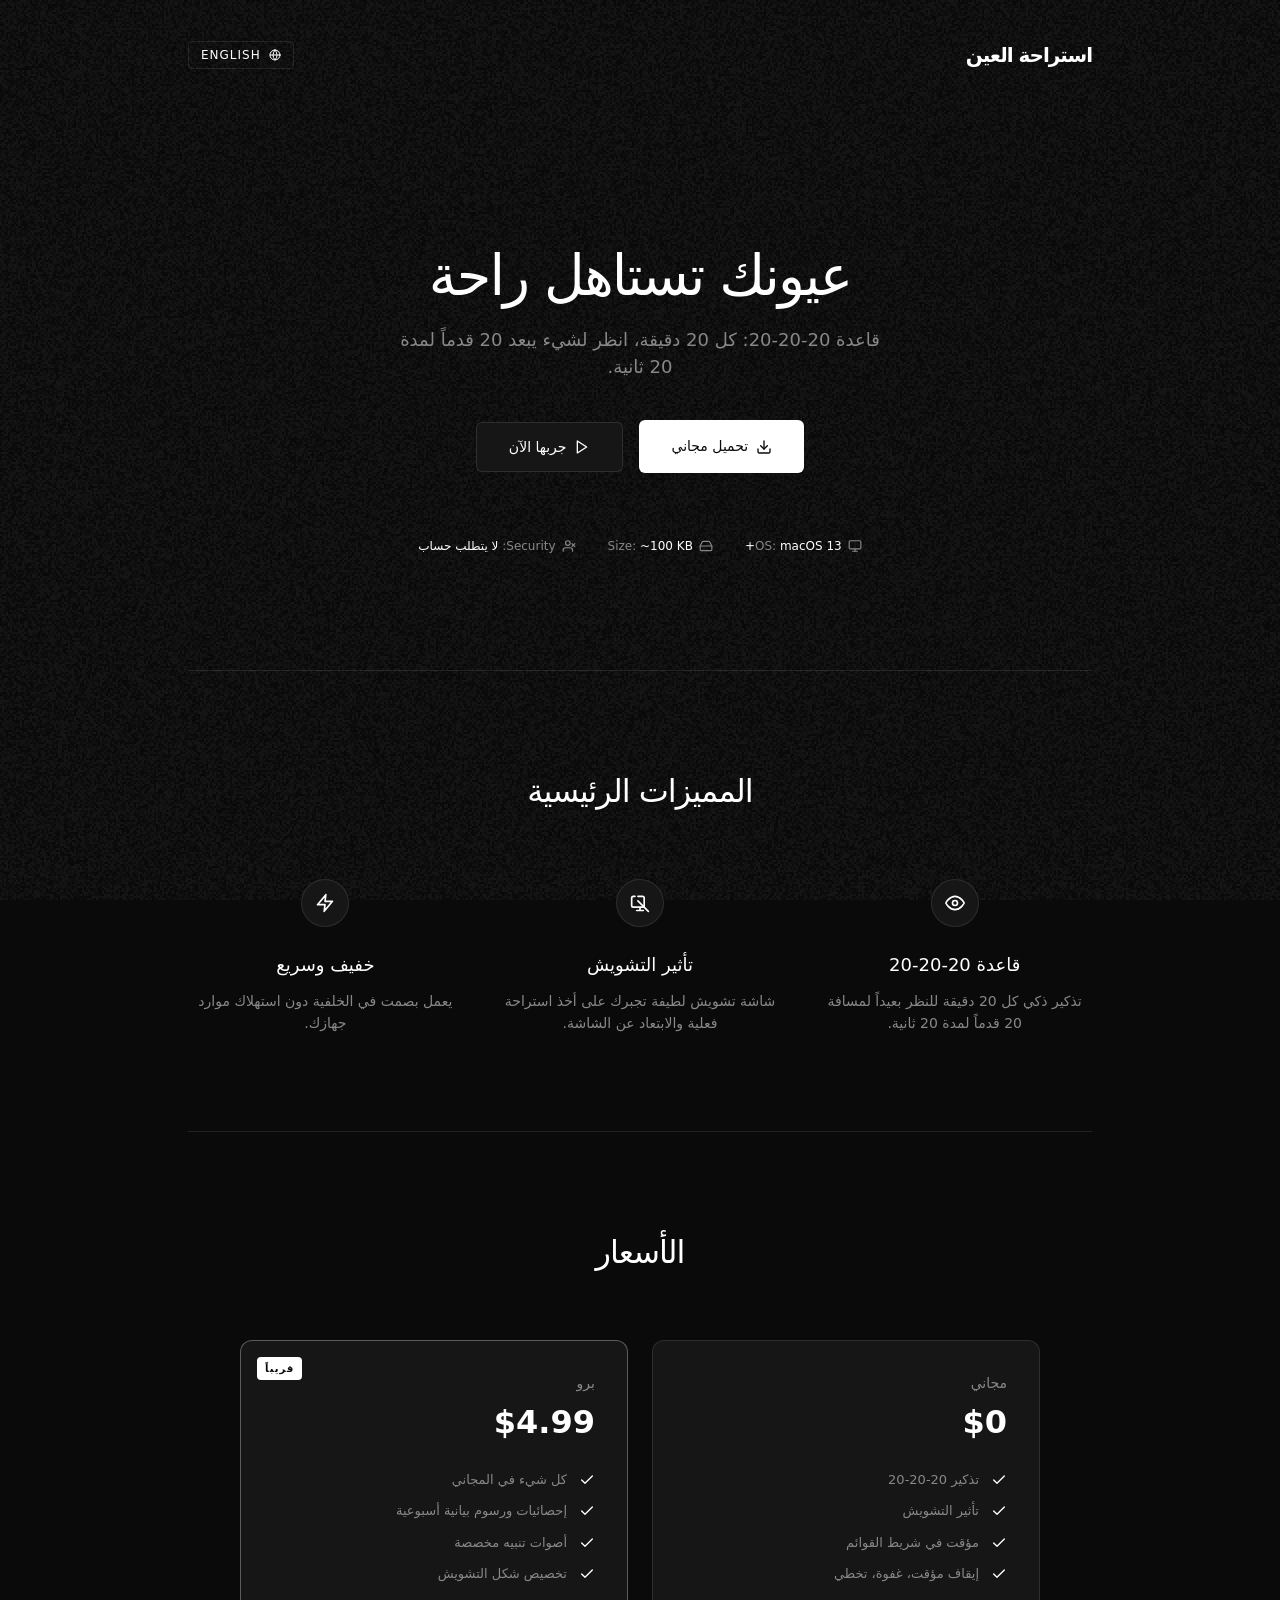
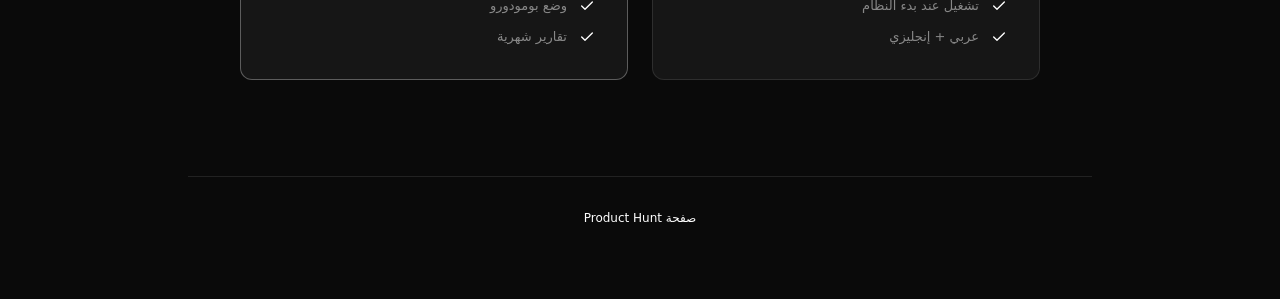
==== commit 2849f778: "Add background overlay for "Try Now" feature; optimize canvas drawing performance and adjust opacity" ====
--- a/docs/index.html
+++ b/docs/index.html
@@ -10,6 +10,7 @@
   <link rel="stylesheet" href="style.css">
 </head>
 <body>
+  <div id="break-bg"></div>
   <canvas id="tv-static"></canvas>
 
   <div class="wrapper">
--- a/docs/style.css
+++ b/docs/style.css
@@ -32,15 +32,30 @@
   height: 100%;
   pointer-events: none;
   z-index: 0;
-  opacity: 0.05;
-  mix-blend-mode: screen;
-  transition: opacity 0.7s ease-in-out;
+  opacity: 0.4;
+  image-rendering: pixelated;
+  transition: opacity 0.6s ease-in-out;
 }
 
 #tv-static.full {
-  z-index: 50;
+  z-index: 9999;
   opacity: 1;
-  mix-blend-mode: normal;
+  transition: opacity 0.2s ease-out;
+}
+
+/* Black overlay that blocks content during "Try it now" */
+#break-bg {
+  position: fixed;
+  inset: 0;
+  background: #000;
+  z-index: -1;
+  opacity: 0;
+  pointer-events: none;
+  transition: opacity 0.2s ease-out;
+}
+#break-bg.active {
+  z-index: 9998;
+  opacity: 1;
 }
 
 /* Wrapper */
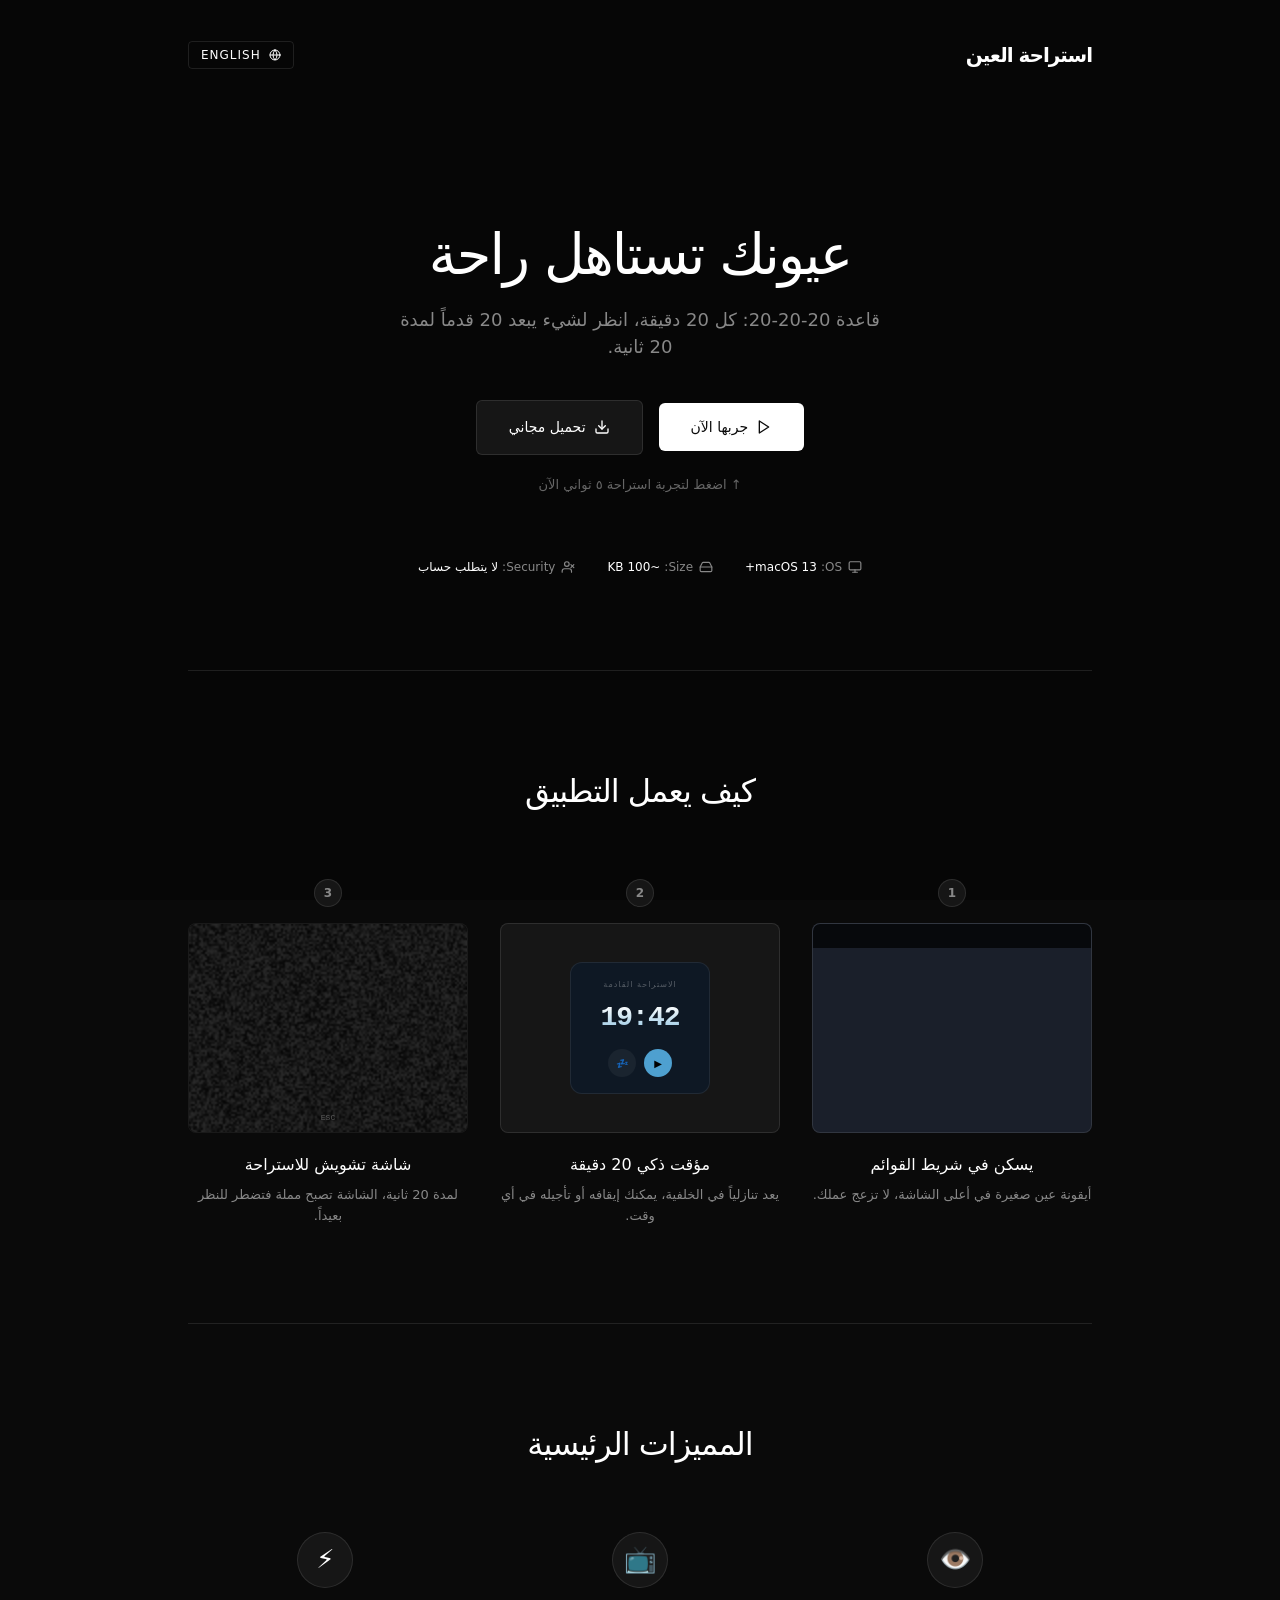
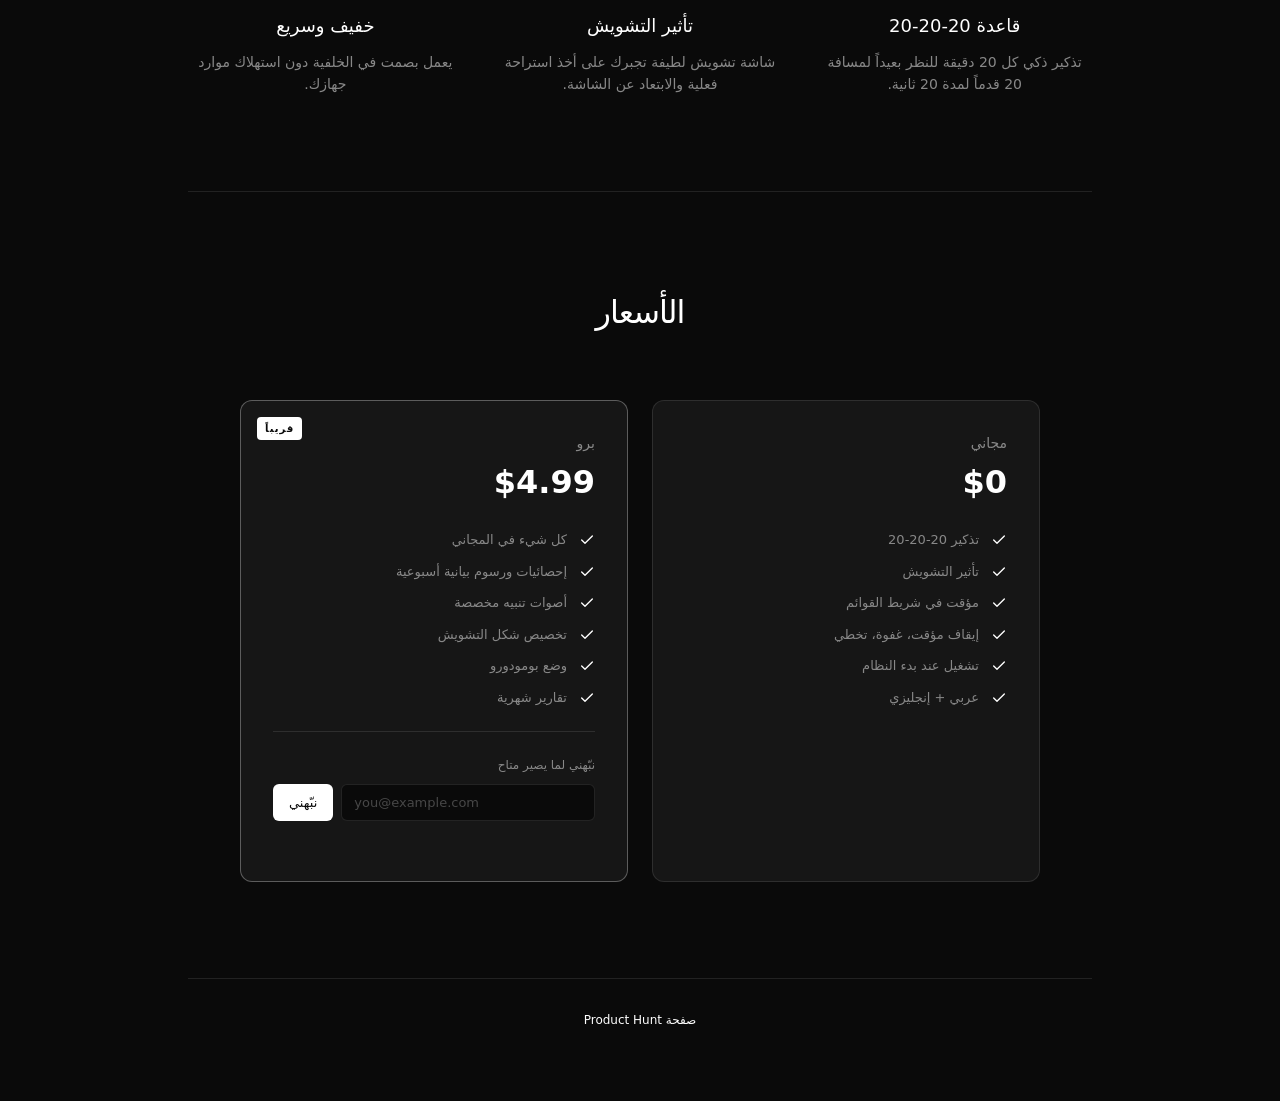
==== commit 1f0ab3dc: "Implement Arabic layout support in EyeBreakApp; enhance TimerManager with current cycle tracking; re" ====
--- a/docs/index.html
+++ b/docs/index.html
@@ -12,6 +12,7 @@
 <body>
   <div id="break-bg"></div>
   <canvas id="tv-static"></canvas>
+  <div id="break-hint" data-i18n="pressEscToSkip">اضغط ESC للتخطي</div>
 
   <div class="wrapper">
     <header class="header">
@@ -27,15 +28,16 @@
       <p class="subhead" data-i18n="subhead">قاعدة 20-20-20: كل 20 دقيقة، انظر لشيء يبعد 20 قدماً لمدة 20 ثانية.</p>
 
       <div class="cta-row">
-        <a href="assets/EyeBreak-1.0.dmg" download class="btn btn-primary">
+        <button id="try-now-btn" class="btn btn-primary">
+          <svg class="icon" viewBox="0 0 24 24" fill="none" stroke="currentColor" stroke-width="2" stroke-linecap="round" stroke-linejoin="round"><polygon points="5 3 19 12 5 21 5 3"/></svg>
+          <span data-i18n="tryIt">جربها الآن</span>
+        </button>
+        <a href="assets/EyeBreak-1.0.dmg" download class="btn btn-secondary">
           <svg class="icon" viewBox="0 0 24 24" fill="none" stroke="currentColor" stroke-width="2" stroke-linecap="round" stroke-linejoin="round"><path d="M21 15v4a2 2 0 0 1-2 2H5a2 2 0 0 1-2-2v-4"/><polyline points="7 10 12 15 17 10"/><line x1="12" y1="15" x2="12" y2="3"/></svg>
           <span data-i18n="download">تحميل مجاني</span>
         </a>
-        <button id="try-now-btn" class="btn btn-secondary">
-          <svg class="icon" viewBox="0 0 24 24" fill="none" stroke="currentColor" stroke-width="2" stroke-linecap="round" stroke-linejoin="round"><polygon points="5 3 19 12 5 21 5 3"/></svg>
-          <span data-i18n="tryIt">جربها الآن</span>
-        </button>
       </div>
+      <p class="cta-hint" data-i18n="tryHint">↑ اضغط لتجربة استراحة ٥ ثواني الآن</p>
 
       <div class="platform-info">
         <div class="info-item">
@@ -53,27 +55,70 @@
       </div>
     </section>
 
+    <!-- How it Works -->
+    <section class="how-it-works">
+      <h2 data-i18n="howItWorks">كيف يعمل التطبيق</h2>
+      <div class="steps-grid">
+        <!-- Step 1: Menu Bar -->
+        <div class="step">
+          <div class="step-number">1</div>
+          <div class="step-mockup mockup-menubar">
+            <div class="menubar">
+              <span class="menubar-item">▸</span>
+              <span class="menubar-item menubar-eye">●</span>
+              <span class="menubar-item">🔋</span>
+              <span class="menubar-time">9:41</span>
+            </div>
+          </div>
+          <h3 data-i18n="step1Title">يسكن في شريط القوائم</h3>
+          <p data-i18n="step1Desc">أيقونة عين صغيرة في أعلى الشاشة، لا تزعج عملك.</p>
+        </div>
+
+        <!-- Step 2: Popover Timer -->
+        <div class="step">
+          <div class="step-number">2</div>
+          <div class="step-mockup mockup-popover">
+            <div class="popover">
+              <div class="popover-label" data-i18n="nextBreak">الاستراحة القادمة</div>
+              <div class="popover-timer">19:42</div>
+              <div class="popover-controls">
+                <div class="popover-btn popover-btn-primary">▶</div>
+                <div class="popover-btn">💤</div>
+              </div>
+            </div>
+          </div>
+          <h3 data-i18n="step2Title">مؤقت ذكي 20 دقيقة</h3>
+          <p data-i18n="step2Desc">يعد تنازلياً في الخلفية، يمكنك إيقافه أو تأجيله في أي وقت.</p>
+        </div>
+
+        <!-- Step 3: TV Static Overlay -->
+        <div class="step">
+          <div class="step-number">3</div>
+          <div class="step-mockup mockup-overlay">
+            <canvas id="mini-static"></canvas>
+            <div class="mini-overlay-hint">ESC</div>
+          </div>
+          <h3 data-i18n="step3Title">شاشة تشويش للاستراحة</h3>
+          <p data-i18n="step3Desc">لمدة 20 ثانية، الشاشة تصبح مملة فتضطر للنظر بعيداً.</p>
+        </div>
+      </div>
+    </section>
+
     <section class="features">
       <h2 data-i18n="featuresTitle">المميزات الرئيسية</h2>
       <div class="features-grid">
         <div class="feature-card">
-          <div class="feature-icon">
-            <svg viewBox="0 0 24 24" fill="none" stroke="currentColor" stroke-width="2" stroke-linecap="round" stroke-linejoin="round"><path d="M1 12s4-8 11-8 11 8 11 8-4 8-11 8-11-8-11-8z"/><circle cx="12" cy="12" r="3"/></svg>
-          </div>
+          <div class="feature-icon feature-icon-emoji">👁️</div>
           <h3 data-i18n="feature1Title">قاعدة 20-20-20</h3>
           <p data-i18n="feature1Desc">تذكير ذكي كل 20 دقيقة للنظر بعيداً لمسافة 20 قدماً لمدة 20 ثانية.</p>
         </div>
         <div class="feature-card">
-          <div class="feature-icon">
-            <svg viewBox="0 0 24 24" fill="none" stroke="currentColor" stroke-width="2" stroke-linecap="round" stroke-linejoin="round"><path d="M17 17H4a2 2 0 0 1-2-2V6a2 2 0 0 1 2-2h2M9.5 9.5 22 22M17 17V6a2 2 0 0 0-2-2H9.5M8 21h8M12 17v4"/></svg>
-          </div>
+          <div class="feature-icon feature-icon-emoji">📺</div>
           <h3 data-i18n="feature2Title">تأثير التشويش</h3>
           <p data-i18n="feature2Desc">شاشة تشويش لطيفة تجبرك على أخذ استراحة فعلية والابتعاد عن الشاشة.</p>
         </div>
         <div class="feature-card">
-          <div class="feature-icon">
-            <svg viewBox="0 0 24 24" fill="none" stroke="currentColor" stroke-width="2" stroke-linecap="round" stroke-linejoin="round"><polygon points="13 2 3 14 12 14 11 22 21 10 12 10 13 2"/></svg>
-          </div>
+          <div class="feature-icon feature-icon-emoji">⚡</div>
           <h3 data-i18n="feature3Title">خفيف وسريع</h3>
           <p data-i18n="feature3Desc">يعمل بصمت في الخلفية دون استهلاك موارد جهازك.</p>
         </div>
@@ -93,6 +138,14 @@
           <h3 class="tier-label" data-i18n="pro">برو</h3>
           <div class="price" data-i18n="pricePro">$4.99</div>
           <ul class="feature-list" id="features-pro"></ul>
+          <form id="waitlist-form" class="waitlist">
+            <label class="waitlist-label" data-i18n="waitlistLabel">نبّهني لما يصير متاح</label>
+            <div class="waitlist-row">
+              <input type="email" id="waitlist-email" required placeholder="you@example.com" data-i18n-placeholder="emailPlaceholder">
+              <button type="submit" class="btn btn-primary btn-small" data-i18n="notify">نبّهني</button>
+            </div>
+            <p class="waitlist-success" id="waitlist-success" data-i18n="waitlistSuccess">✓ تم! بنخبرك أول ما ينطلق</p>
+          </form>
         </div>
       </div>
     </section>
--- a/docs/style.css
+++ b/docs/style.css
@@ -58,6 +58,22 @@
   opacity: 1;
 }
 
+#break-hint {
+  position: fixed;
+  bottom: 40px;
+  left: 0;
+  right: 0;
+  text-align: center;
+  color: rgba(255, 255, 255, 0.2);
+  font-size: 13px;
+  font-family: ui-monospace, 'SF Mono', Menlo, monospace;
+  z-index: 10000;
+  opacity: 0;
+  pointer-events: none;
+  transition: opacity 0.3s ease-out 0.2s;
+}
+#break-hint.active { opacity: 1; }
+
 /* Wrapper */
 .wrapper {
   position: relative;
@@ -188,13 +204,190 @@
   gap: 6px;
 }
 .info-item .icon { width: 14px; height: 14px; }
+.info-item span {
+  display: flex;
+  flex-flow: row;
+  align-items: center;
+  gap: 4px;
+}
 .info-item b { color: var(--text); font-weight: 500; }
 
-/* Features Section */
-.features, .pricing {
+/* CTA Hint */
+.cta-hint {
+  margin-top: 20px;
+  font-size: 13px;
+  color: #666;
+  animation: hintPulse 2s ease-in-out infinite;
+}
+@keyframes hintPulse {
+  0%, 100% { opacity: 0.6; }
+  50% { opacity: 1; }
+}
+
+/* How it Works */
+.how-it-works, .features, .pricing {
   padding: 96px 0;
   border-top: 1px solid var(--border);
 }
+
+.how-it-works h2 {
+  font-size: 32px;
+  font-weight: 500;
+  letter-spacing: -1px;
+  margin-bottom: 64px;
+  text-align: center;
+}
+
+.steps-grid {
+  display: grid;
+  grid-template-columns: repeat(3, 1fr);
+  gap: 32px;
+}
+
+.step {
+  display: flex;
+  flex-direction: column;
+  align-items: center;
+  text-align: center;
+  position: relative;
+}
+
+.step-number {
+  width: 28px;
+  height: 28px;
+  border-radius: 50%;
+  background: var(--card);
+  border: 1px solid var(--border);
+  display: flex;
+  align-items: center;
+  justify-content: center;
+  font-size: 12px;
+  font-weight: 600;
+  color: var(--muted);
+  margin-bottom: 16px;
+}
+
+.step-mockup {
+  width: 100%;
+  aspect-ratio: 4 / 3;
+  background: var(--card);
+  border: 1px solid var(--border);
+  border-radius: 8px;
+  margin-bottom: 20px;
+  overflow: hidden;
+  position: relative;
+  display: flex;
+  align-items: center;
+  justify-content: center;
+}
+
+/* Mockup: Menu bar */
+.menubar {
+  position: absolute;
+  top: 0;
+  left: 0;
+  right: 0;
+  height: 24px;
+  background: rgba(0, 0, 0, 0.7);
+  display: flex;
+  align-items: center;
+  justify-content: flex-end;
+  padding: 0 10px;
+  gap: 12px;
+  font-size: 11px;
+  color: rgba(255, 255, 255, 0.7);
+  backdrop-filter: blur(6px);
+}
+.menubar-eye {
+  color: #fff;
+  font-size: 14px;
+  animation: eyePulse 2s ease-in-out infinite;
+}
+@keyframes eyePulse {
+  0%, 100% { opacity: 1; }
+  50% { opacity: 0.4; }
+}
+.mockup-menubar { background: #1a1f2a; }
+
+/* Mockup: Popover */
+.popover {
+  background: #0e1824;
+  border: 1px solid rgba(255, 255, 255, 0.08);
+  border-radius: 12px;
+  padding: 16px 20px;
+  text-align: center;
+  min-width: 140px;
+}
+.popover-label {
+  font-size: 8px;
+  color: rgba(255, 255, 255, 0.3);
+  letter-spacing: 1px;
+  margin-bottom: 6px;
+}
+.popover-timer {
+  font-size: 28px;
+  font-weight: 600;
+  background: linear-gradient(180deg, #fff 20%, #4ea0d0 120%);
+  -webkit-background-clip: text;
+  -webkit-text-fill-color: transparent;
+  margin-bottom: 10px;
+  letter-spacing: -1px;
+  font-family: ui-monospace, Menlo, monospace;
+}
+.popover-controls {
+  display: flex;
+  gap: 8px;
+  justify-content: center;
+}
+.popover-btn {
+  width: 28px;
+  height: 28px;
+  border-radius: 50%;
+  background: rgba(255, 255, 255, 0.05);
+  display: flex;
+  align-items: center;
+  justify-content: center;
+  font-size: 10px;
+}
+.popover-btn-primary {
+  background: #4ea0d0;
+  color: #000;
+}
+
+/* Mockup: TV Static overlay */
+.mockup-overlay {
+  background: #000;
+  padding: 0;
+}
+#mini-static {
+  width: 100%;
+  height: 100%;
+  display: block;
+}
+.mini-overlay-hint {
+  position: absolute;
+  bottom: 8px;
+  left: 0;
+  right: 0;
+  text-align: center;
+  font-size: 8px;
+  color: rgba(255, 255, 255, 0.3);
+  font-family: monospace;
+}
+
+.step h3 {
+  font-size: 16px;
+  font-weight: 500;
+  margin-bottom: 8px;
+}
+.step p {
+  font-size: 13px;
+  color: var(--muted);
+  line-height: 1.6;
+}
+
+/* Old section border-top override removed (now in how-it-works) */
+.features, .pricing { }
 
 .features h2, .pricing h2 {
   font-size: 32px;
@@ -229,6 +422,12 @@
   margin-bottom: 24px;
 }
 .feature-icon svg { width: 20px; height: 20px; }
+.feature-icon-emoji {
+  width: 56px;
+  height: 56px;
+  font-size: 26px;
+  background: var(--card);
+}
 
 .feature-card h3 {
   font-size: 18px;
@@ -313,6 +512,56 @@
   flex-shrink: 0;
 }
 
+/* Waitlist Form */
+.waitlist {
+  margin-top: 24px;
+  padding-top: 24px;
+  border-top: 1px solid var(--border);
+}
+.waitlist-label {
+  font-size: 12px;
+  color: var(--muted);
+  display: block;
+  margin-bottom: 10px;
+}
+.waitlist-row {
+  display: flex;
+  gap: 8px;
+}
+.waitlist input[type="email"] {
+  flex: 1;
+  background: #0a0a0a;
+  border: 1px solid var(--border);
+  color: var(--text);
+  padding: 10px 12px;
+  border-radius: 6px;
+  font-size: 13px;
+  font-family: inherit;
+  direction: ltr;
+  text-align: start;
+}
+.waitlist input[type="email"]:focus {
+  outline: none;
+  border-color: rgba(255, 255, 255, 0.3);
+}
+.waitlist input[type="email"]::placeholder {
+  color: rgba(255, 255, 255, 0.25);
+}
+.btn-small {
+  padding: 10px 16px;
+  font-size: 13px;
+}
+.waitlist-success {
+  font-size: 12px;
+  color: #4ade80;
+  margin-top: 10px;
+  opacity: 0;
+  transition: opacity 0.3s;
+}
+.waitlist-success.show { opacity: 1; }
+.waitlist.submitted .waitlist-row { display: none; }
+.waitlist.submitted .waitlist-label { display: none; }
+
 /* Footer */
 .footer {
   display: flex;
@@ -340,8 +589,11 @@
   .subhead { font-size: 16px; }
   .btn { padding: 14px 24px; }
   .platform-info { margin-top: 40px; gap: 20px; }
-  .features, .pricing { padding: 60px 0; }
-  .features h2, .pricing h2 { font-size: 24px; margin-bottom: 40px; }
+  .how-it-works, .features, .pricing { padding: 60px 0; }
+  .how-it-works h2, .features h2, .pricing h2 { font-size: 24px; margin-bottom: 40px; }
   .features-grid { grid-template-columns: 1fr; gap: 32px; }
   .pricing-grid { grid-template-columns: 1fr; }
-}
+  .steps-grid { grid-template-columns: 1fr; gap: 40px; }
+  .waitlist-row { flex-direction: column; }
+  .btn-small { width: 100%; }
+}
